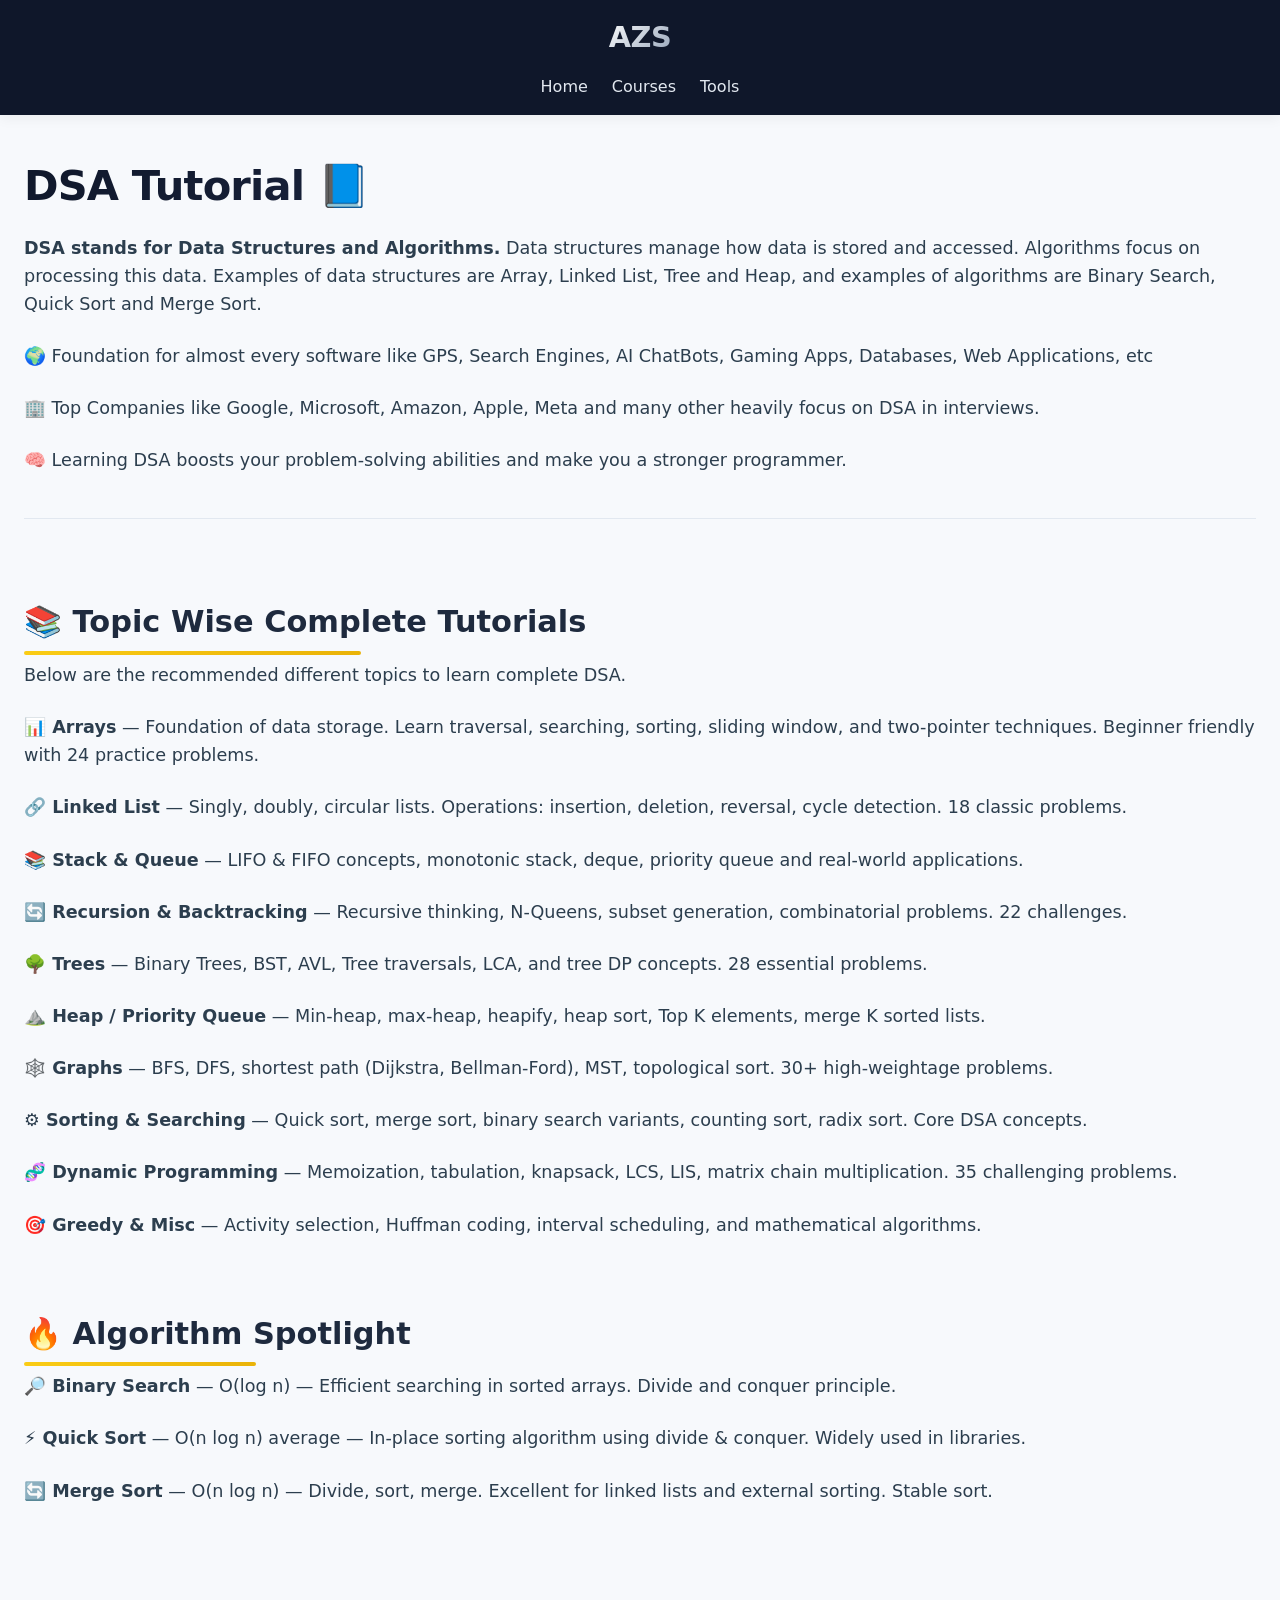
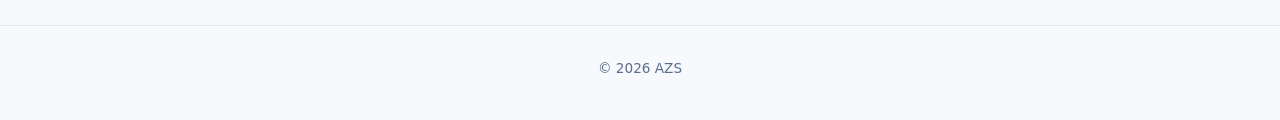
==== cs/cs.html @ 23eedb99 "Remove header hide/show styles and script Removed inline styles and JavaScript for header hide/show " ====
<!DOCTYPE html>
<html lang="en">
<head>
    <meta charset="UTF-8">
    <meta name="viewport" content="width=device-width, initial-scale=1.0, user-scalable=yes">
    <title>AZS - DSA Tutorial: Learn Data Structures & Algorithms</title>
    <!-- Link to external CSS file that will be used across all pages -->
    <link rel="stylesheet" href="/azs-styles.css">
</head>
<body>
    <header class="site-header">
        <div class="container header-inner">
            <div class="logo-area">
                <div class="logo">AZS</div>
            </div>
            <div class="nav-links">
                <a href="#">Home</a>
                <a href="#">Courses</a>
                <a href="#">Tools</a>
            </div>
        </div>
    </header>

    <main class="main-content">
        <div class="container">

            <div class="tutorial-header">
                <h1>DSA Tutorial <span style="color:#facc15;">📘</span></h1>
                
                
                <div class="description">
                    <strong>DSA stands for Data Structures and Algorithms.</strong> Data structures manage how data is stored and accessed. Algorithms focus on processing this data. 
                    Examples of data structures are Array, Linked List, Tree and Heap, and examples of algorithms are Binary Search, Quick Sort and Merge Sort.
                </div>
                
                
                <div class="description">
                    🌍 Foundation for almost every software like GPS, Search Engines, AI ChatBots, Gaming Apps, Databases, Web Applications, etc
                </div>
                <div class="description">
                    🏢 Top Companies like Google, Microsoft, Amazon, Apple, Meta and many other heavily focus on DSA in interviews.
                </div>
                <div class="description">
                    🧠 Learning DSA boosts your problem-solving abilities and make you a stronger programmer.
                </div>
            </div>

            <!-- Topic Wise Complete Tutorials Section -->
            <h2 class="section-title">📚 Topic Wise Complete Tutorials</h2>
            <div class="description" style="margin-bottom: 24px;">
                Below are the recommended different topics to learn complete DSA.
            </div>

            
            <div class="description">
                <strong>📊 Arrays</strong> — Foundation of data storage. Learn traversal, searching, sorting, sliding window, and two-pointer techniques. Beginner friendly with 24 practice problems.
            </div>
            <div class="description">
                <strong>🔗 Linked List</strong> — Singly, doubly, circular lists. Operations: insertion, deletion, reversal, cycle detection. 18 classic problems.
            </div>
            <div class="description">
                <strong>📚 Stack & Queue</strong> — LIFO & FIFO concepts, monotonic stack, deque, priority queue and real-world applications.
            </div>
            <div class="description">
                <strong>🔄 Recursion & Backtracking</strong> — Recursive thinking, N-Queens, subset generation, combinatorial problems. 22 challenges.
            </div>
            <div class="description">
                <strong>🌳 Trees</strong> — Binary Trees, BST, AVL, Tree traversals, LCA, and tree DP concepts. 28 essential problems.
            </div>
            <div class="description">
                <strong>⛰️ Heap / Priority Queue</strong> — Min-heap, max-heap, heapify, heap sort, Top K elements, merge K sorted lists.
            </div>
            <div class="description">
                <strong>🕸️ Graphs</strong> — BFS, DFS, shortest path (Dijkstra, Bellman-Ford), MST, topological sort. 30+ high-weightage problems.
            </div>
            <div class="description">
                <strong>⚙️ Sorting & Searching</strong> — Quick sort, merge sort, binary search variants, counting sort, radix sort. Core DSA concepts.
            </div>
            <div class="description">
                <strong>🧬 Dynamic Programming</strong> — Memoization, tabulation, knapsack, LCS, LIS, matrix chain multiplication. 35 challenging problems.
            </div>
            <div class="description">
                <strong>🎯 Greedy & Misc</strong> — Activity selection, Huffman coding, interval scheduling, and mathematical algorithms.
            </div>

            

            <!-- Algorithm Spotlight - all as description blocks -->
            <h2 class="section-title">🔥 Algorithm Spotlight</h2>
            
            <div class="description">
                <strong>🔎 Binary Search</strong> — O(log n) — Efficient searching in sorted arrays. Divide and conquer principle.
            </div>
            <div class="description">
                <strong>⚡ Quick Sort</strong> — O(n log n) average — In-place sorting algorithm using divide & conquer. Widely used in libraries.
            </div>
            <div class="description">
                <strong>🔄 Merge Sort</strong> — O(n log n) — Divide, sort, merge. Excellent for linked lists and external sorting. Stable sort.
            </div>

   
        </div>
    </main>

    <footer>
        <div class="container">
            <div class="description" style="font-size: 0.85rem; color: #5b6e8c; margin-bottom: 8px;">
                © 2026 AZS
            </div>
        </div>
    </footer>
</body>
</html>
---- azs-styles.css ----
/* ========================================
   AZS GLOBAL STYLESHEET
   Simple, clean, consistent across all pages
   No card components - pure text & structure
   ======================================== */

/* ---------- RESET & BASE ---------- */
* {
    margin: 0;
    padding: 0;
    box-sizing: border-box;
}

body {
    font-family: 'Inter', system-ui, -apple-system, 'Segoe UI', Roboto, Helvetica, Arial, sans-serif;
    background-color: #f7f9fc;
    color: #1e2a3e;
    line-height: 1.5;
}

/* ---------- CONTAINER ---------- */
.container {
    max-width: 1280px;
    margin: 0 auto;
    padding: 0 24px;
}

/* ---------- HEADER & NAVIGATION ---------- */
.site-header {
    background-color: #0f172a;
    color: white;
    padding: 16px 0;
    position: sticky;
    top: 0;
    z-index: 100;
    box-shadow: 0 4px 12px rgba(0,0,0,0.05);
}

.header-inner {
    display: flex;
    flex-direction: column;
    align-items: center;
    justify-content: center;
    text-align: center;
    gap: 16px;
}

.logo-area {
    display: flex;
    align-items: baseline;
    justify-content: center;
    gap: 8px;
    flex-wrap: wrap;
}

.logo {
    font-size: 1.8rem;
    font-weight: 700;
    letter-spacing: -0.5px;
    background: linear-gradient(135deg, #fff, #94a3b8);
    -webkit-background-clip: text;
    background-clip: text;
    color: transparent;
}

.logo span {
    color: #facc15;
    background: none;
    -webkit-background-clip: unset;
    background-clip: unset;
}

.tagline {
    font-size: 0.85rem;
    color: #cbd5e1;
    border-left: 1px solid #334155;
    padding-left: 12px;
}

.nav-links {
    display: flex;
    gap: 24px;
    align-items: center;
    justify-content: center;
    flex-wrap: wrap;
}

.nav-links a {
    color: #e2e8f0;
    text-decoration: none;
    font-weight: 500;
    transition: color 0.2s;
}

.nav-links a:hover {
    color: #facc15;
}

/* ---------- MAIN CONTENT ---------- */
.main-content {
    padding: 40px 0 64px;
}


/* ---------- TUTORIAL HEADER ---------- */
.tutorial-header {
    margin-bottom: 32px;
    border-bottom: 1px solid #e2e8f0;
    padding-bottom: 20px;
}

h1 {
    font-size: 2.6rem;
    font-weight: 800;
    letter-spacing: -0.02em;
    background: linear-gradient(145deg, #0f172a, #2d3a5e);
    -webkit-background-clip: text;
    background-clip: text;
    color: transparent;
    margin-bottom: 16px;
}

.last-updated {
    display: inline-block;
    background-color: #eef2ff;
    color: #1e40af;
    padding: 6px 14px;
    border-radius: 40px;
    font-size: 0.85rem;
    font-weight: 500;
    margin-bottom: 20px;
}

.description {
    font-size: 1.1rem;
    color: #2c3e4e;
    margin-bottom: 24px;
    line-height: 1.6;
}

/* Simple text list (replaces cards) */
.highlight-text-list p {
    padding: 10px 0;
    border-bottom: 1px solid #eef2ff;
    font-size: 1rem;
    color: #2c3e50;
}

.highlight-text-list p:last-child {
    border-bottom: none;
}

/* ---------- SECTION TITLES ---------- */
.section-title {
    font-size: 1.9rem;
    font-weight: 700;
    margin: 48px 0 16px 0;
    position: relative;
    display: inline-block;
}

.section-title:after {
    content: '';
    position: absolute;
    bottom: -10px;
    left: 0;
    width: 60%;
    height: 4px;
    background: linear-gradient(90deg, #facc15, #eab308);
    border-radius: 4px;
}

.section-subtitle {
    color: #475569;
    margin-bottom: 32px;
    font-size: 1rem;
}

/* ---------- PLAIN TOPICS LIST (NO CARDS) ---------- */
.topics-plain-list {
    margin: 32px 0 40px;
}

.topic-item {
    padding: 16px 0;
    border-bottom: 1px solid #e9eef3;
}

.topic-item h3 {
    font-size: 1.35rem;
    font-weight: 700;
    margin-bottom: 8px;
    color: #0f172a;
}

.topic-item p {
    color: #3a546d;
    font-size: 0.95rem;
    line-height: 1.5;
}

/* ---------- FOOTER ---------- */
footer {
    text-align: center;
    padding: 32px 0;
    margin-top: 32px;
    border-top: 1px solid #e2e8f0;
    color: #5b6e8c;
    font-size: 0.85rem;
}

/* ---------- RESPONSIVE ---------- */
@media (max-width: 700px) {
    .container {
        padding: 0 18px;
    }
    h1 {
        font-size: 2rem;
    }
    .section-title {
        font-size: 1.6rem;
    }
    .header-inner {
        flex-direction: column;
        align-items: center;
        gap: 16px;
    }
    .nav-links {
        gap: 16px;
        flex-wrap: wrap;
    }
}
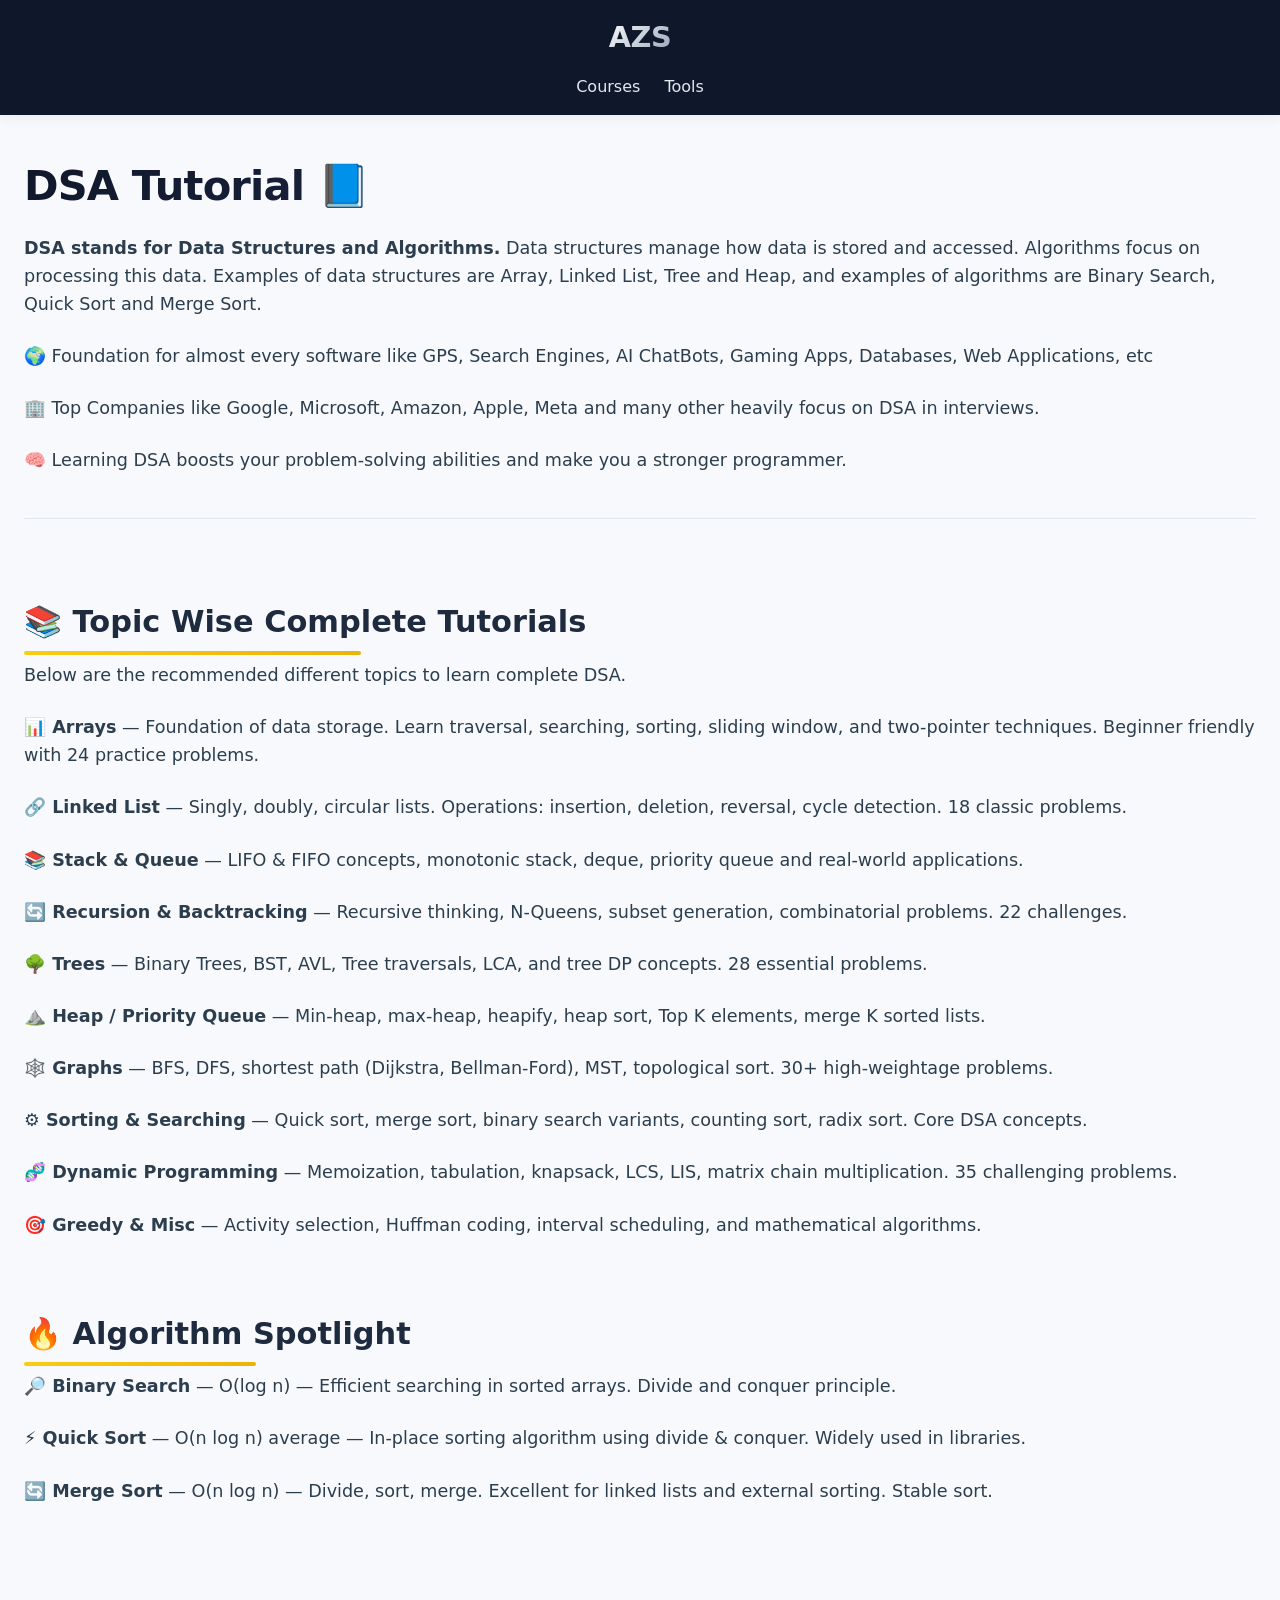
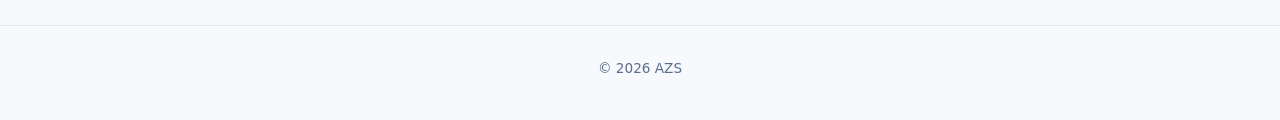
==== commit e412b430: "Remove Home link from navigation" ====
--- a/cs/cs.html
+++ b/cs/cs.html
@@ -14,7 +14,6 @@
                 <div class="logo">AZS</div>
             </div>
             <div class="nav-links">
-                <a href="#">Home</a>
                 <a href="#">Courses</a>
                 <a href="#">Tools</a>
             </div>
--- a/azs-styles.css
+++ b/azs-styles.css
@@ -30,7 +30,7 @@
     background-color: #0f172a;
     color: white;
     padding: 16px 0;
-    position: sticky;
+    position: relative;
     top: 0;
     z-index: 100;
     box-shadow: 0 4px 12px rgba(0,0,0,0.05);
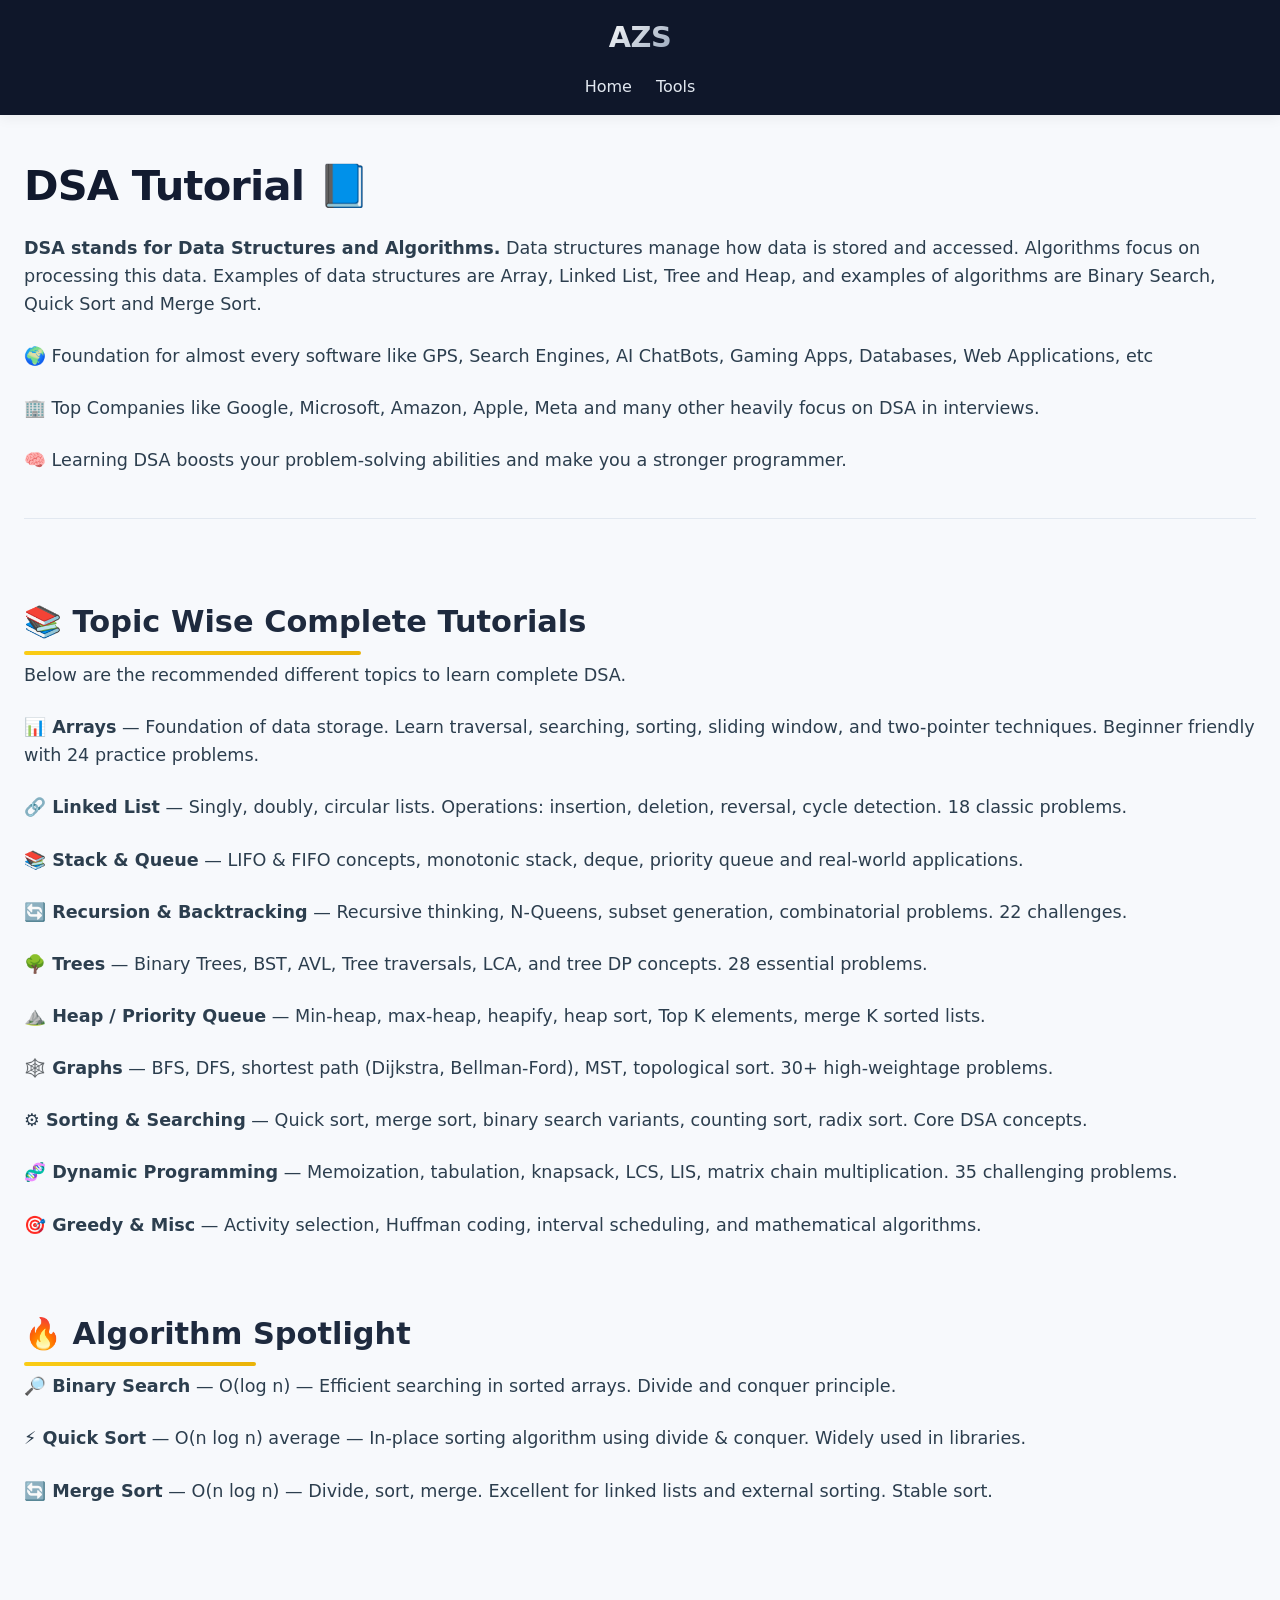
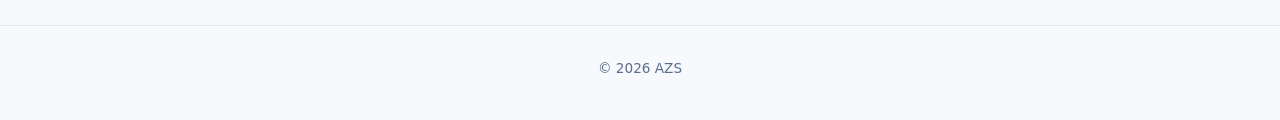
==== commit d69817ee: "Change 'Courses' link to 'Home' in cs.html" ====
--- a/cs/cs.html
+++ b/cs/cs.html
@@ -14,7 +14,7 @@
                 <div class="logo">AZS</div>
             </div>
             <div class="nav-links">
-                <a href="#">Courses</a>
+                <a href="#">Home</a>
                 <a href="#">Tools</a>
             </div>
         </div>
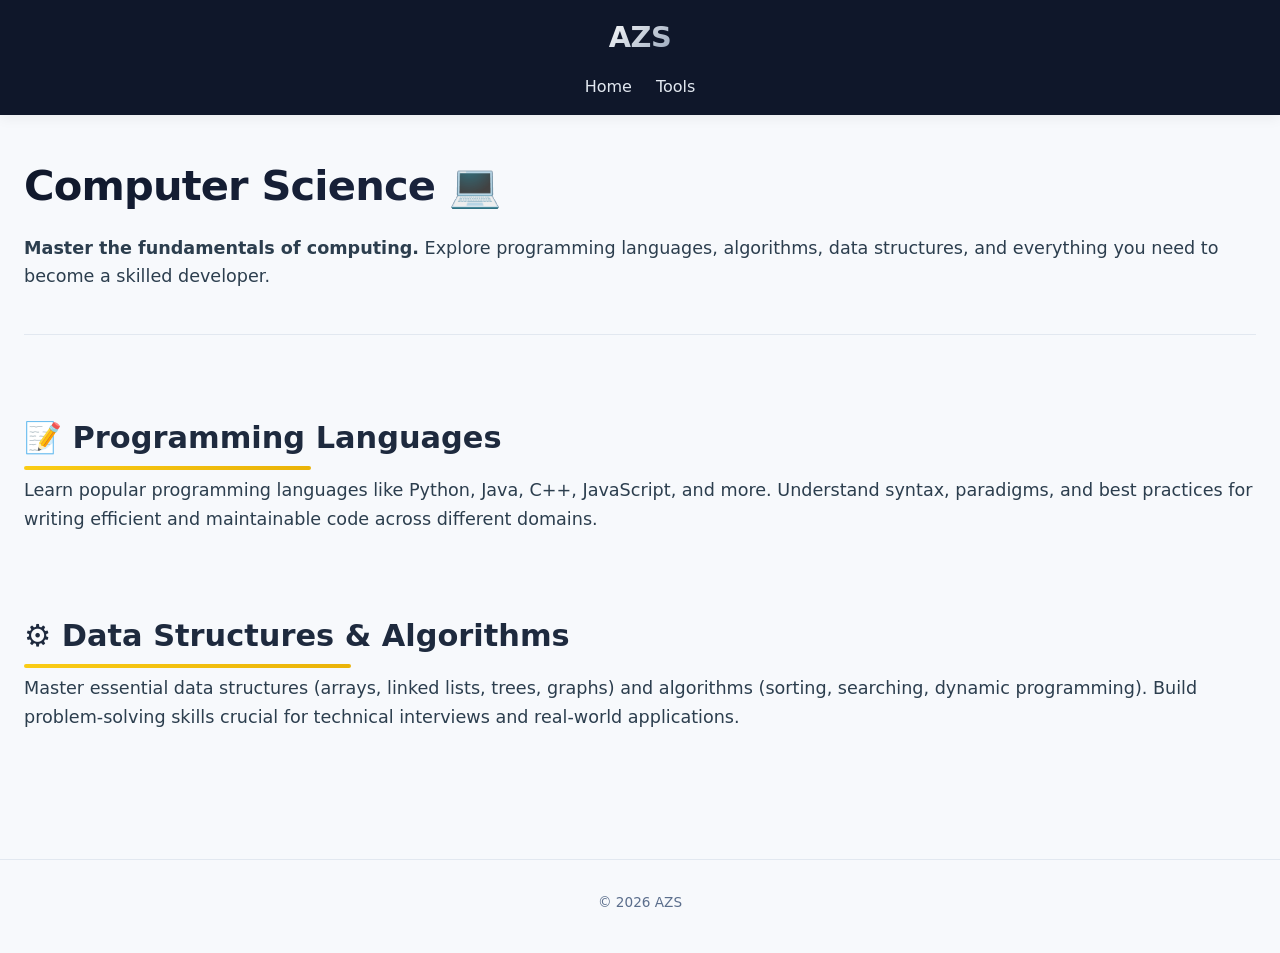
==== commit 1b10b6fd: "Create cs.html for Computer Science section This HTML file serves as a foundational page for the Com" ====
--- a/cs/cs.html
+++ b/cs/cs.html
@@ -3,7 +3,7 @@
 <head>
     <meta charset="UTF-8">
     <meta name="viewport" content="width=device-width, initial-scale=1.0, user-scalable=yes">
-    <title>AZS - DSA Tutorial: Learn Data Structures & Algorithms</title>
+    <title>AZS - Computer Science: Programming Languages & DSA</title>
     <!-- Link to external CSS file that will be used across all pages -->
     <link rel="stylesheet" href="/azs-styles.css">
 </head>
@@ -14,8 +14,8 @@
                 <div class="logo">AZS</div>
             </div>
             <div class="nav-links">
-                <a href="#">Home</a>
-                <a href="#">Tools</a>
+                <a href="/index.html">Home</a>
+                <a href="/tools.html">Tools</a>
             </div>
         </div>
     </header>
@@ -24,80 +24,29 @@
         <div class="container">
 
             <div class="tutorial-header">
-                <h1>DSA Tutorial <span style="color:#facc15;">📘</span></h1>
-                
+                <h1>Computer Science <span style="color:#facc15;">💻</span></h1>
                 
                 <div class="description">
-                    <strong>DSA stands for Data Structures and Algorithms.</strong> Data structures manage how data is stored and accessed. Algorithms focus on processing this data. 
-                    Examples of data structures are Array, Linked List, Tree and Heap, and examples of algorithms are Binary Search, Quick Sort and Merge Sort.
-                </div>
-                
-                
-                <div class="description">
-                    🌍 Foundation for almost every software like GPS, Search Engines, AI ChatBots, Gaming Apps, Databases, Web Applications, etc
-                </div>
-                <div class="description">
-                    🏢 Top Companies like Google, Microsoft, Amazon, Apple, Meta and many other heavily focus on DSA in interviews.
-                </div>
-                <div class="description">
-                    🧠 Learning DSA boosts your problem-solving abilities and make you a stronger programmer.
+                    <strong>Master the fundamentals of computing.</strong> Explore programming languages, algorithms, data structures, and everything you need to become a skilled developer.
                 </div>
             </div>
 
-            <!-- Topic Wise Complete Tutorials Section -->
-            <h2 class="section-title">📚 Topic Wise Complete Tutorials</h2>
-            <div class="description" style="margin-bottom: 24px;">
-                Below are the recommended different topics to learn complete DSA.
+            <!-- Programming Languages Section -->
+            <h2 class="section-title">
+                <a href="#" style="text-decoration: none; color: inherit;">📝 Programming Languages</a>
+            </h2>
+            <div class="description" style="margin-bottom: 32px;">
+                Learn popular programming languages like Python, Java, C++, JavaScript, and more. Understand syntax, paradigms, and best practices for writing efficient and maintainable code across different domains.
             </div>
 
-            
-            <div class="description">
-                <strong>📊 Arrays</strong> — Foundation of data storage. Learn traversal, searching, sorting, sliding window, and two-pointer techniques. Beginner friendly with 24 practice problems.
-            </div>
-            <div class="description">
-                <strong>🔗 Linked List</strong> — Singly, doubly, circular lists. Operations: insertion, deletion, reversal, cycle detection. 18 classic problems.
-            </div>
-            <div class="description">
-                <strong>📚 Stack & Queue</strong> — LIFO & FIFO concepts, monotonic stack, deque, priority queue and real-world applications.
-            </div>
-            <div class="description">
-                <strong>🔄 Recursion & Backtracking</strong> — Recursive thinking, N-Queens, subset generation, combinatorial problems. 22 challenges.
-            </div>
-            <div class="description">
-                <strong>🌳 Trees</strong> — Binary Trees, BST, AVL, Tree traversals, LCA, and tree DP concepts. 28 essential problems.
-            </div>
-            <div class="description">
-                <strong>⛰️ Heap / Priority Queue</strong> — Min-heap, max-heap, heapify, heap sort, Top K elements, merge K sorted lists.
-            </div>
-            <div class="description">
-                <strong>🕸️ Graphs</strong> — BFS, DFS, shortest path (Dijkstra, Bellman-Ford), MST, topological sort. 30+ high-weightage problems.
-            </div>
-            <div class="description">
-                <strong>⚙️ Sorting & Searching</strong> — Quick sort, merge sort, binary search variants, counting sort, radix sort. Core DSA concepts.
-            </div>
-            <div class="description">
-                <strong>🧬 Dynamic Programming</strong> — Memoization, tabulation, knapsack, LCS, LIS, matrix chain multiplication. 35 challenging problems.
-            </div>
-            <div class="description">
-                <strong>🎯 Greedy & Misc</strong> — Activity selection, Huffman coding, interval scheduling, and mathematical algorithms.
+            <!-- Data Structures & Algorithms Section -->
+            <h2 class="section-title">
+                <a href="/cs/dsa.html" style="text-decoration: none; color: inherit;">⚙️ Data Structures & Algorithms</a>
+            </h2>
+            <div class="description" style="margin-bottom: 32px;">
+                Master essential data structures (arrays, linked lists, trees, graphs) and algorithms (sorting, searching, dynamic programming). Build problem-solving skills crucial for technical interviews and real-world applications.
             </div>
 
-            
-
-            <!-- Algorithm Spotlight - all as description blocks -->
-            <h2 class="section-title">🔥 Algorithm Spotlight</h2>
-            
-            <div class="description">
-                <strong>🔎 Binary Search</strong> — O(log n) — Efficient searching in sorted arrays. Divide and conquer principle.
-            </div>
-            <div class="description">
-                <strong>⚡ Quick Sort</strong> — O(n log n) average — In-place sorting algorithm using divide & conquer. Widely used in libraries.
-            </div>
-            <div class="description">
-                <strong>🔄 Merge Sort</strong> — O(n log n) — Divide, sort, merge. Excellent for linked lists and external sorting. Stable sort.
-            </div>
-
-   
         </div>
     </main>
 
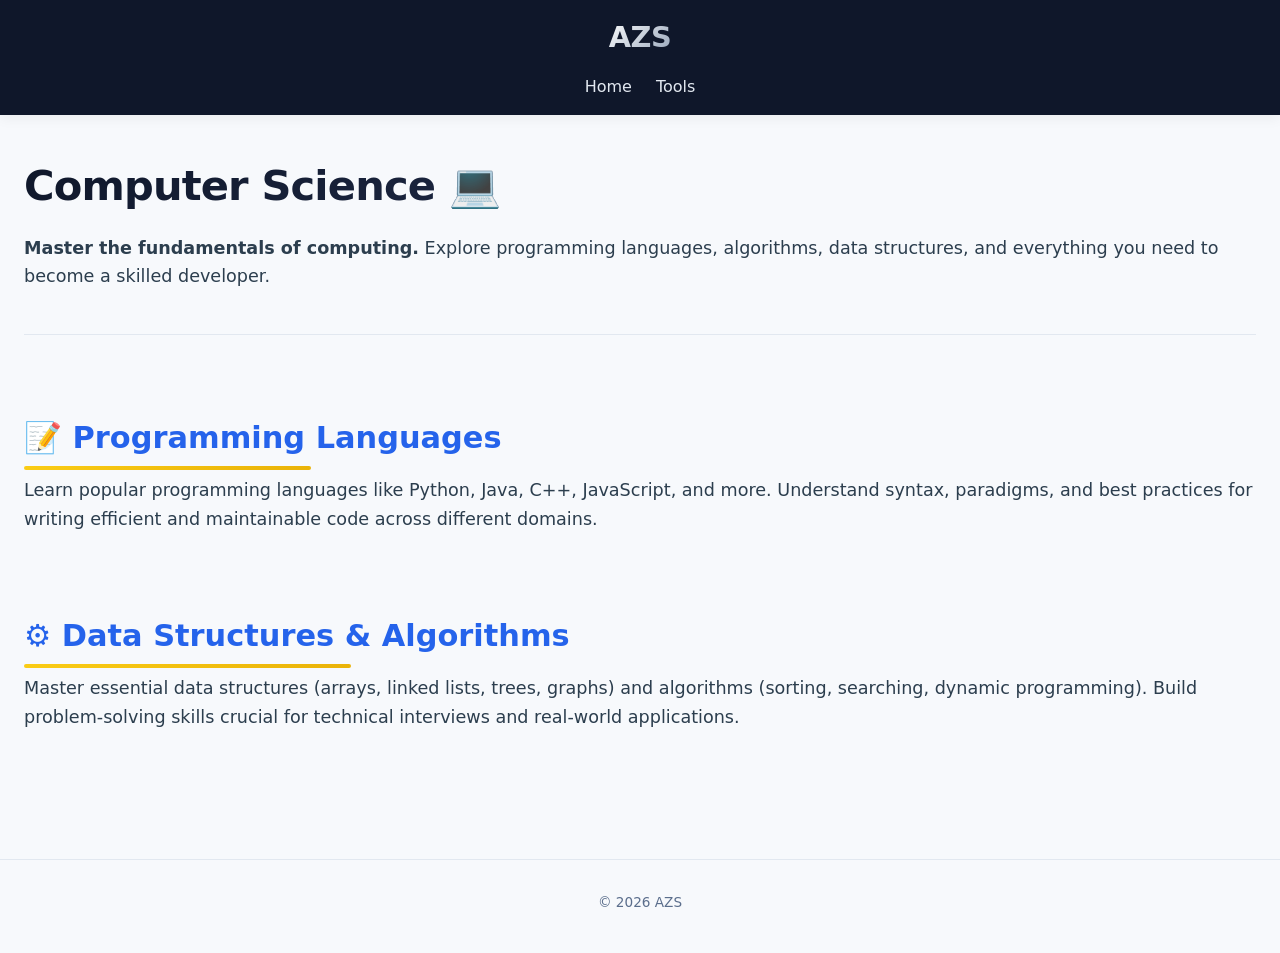
==== commit 8d0ae2bf: "Remove inline styles from section links" ====
--- a/cs/cs.html
+++ b/cs/cs.html
@@ -33,7 +33,7 @@
 
             <!-- Programming Languages Section -->
             <h2 class="section-title">
-                <a href="#" style="text-decoration: none; color: inherit;">📝 Programming Languages</a>
+                <a href="#">📝 Programming Languages</a>
             </h2>
             <div class="description" style="margin-bottom: 32px;">
                 Learn popular programming languages like Python, Java, C++, JavaScript, and more. Understand syntax, paradigms, and best practices for writing efficient and maintainable code across different domains.
@@ -41,7 +41,7 @@
 
             <!-- Data Structures & Algorithms Section -->
             <h2 class="section-title">
-                <a href="/cs/dsa.html" style="text-decoration: none; color: inherit;">⚙️ Data Structures & Algorithms</a>
+                <a href="/cs/dsa.html">⚙️ Data Structures & Algorithms</a>
             </h2>
             <div class="description" style="margin-bottom: 32px;">
                 Master essential data structures (arrays, linked lists, trees, graphs) and algorithms (sorting, searching, dynamic programming). Build problem-solving skills crucial for technical interviews and real-world applications.
--- a/azs-styles.css
+++ b/azs-styles.css
@@ -199,6 +199,17 @@
     line-height: 1.5;
 }
 
+/* ------- HYPERLINKS ------------*/
+a {
+    color: #2563eb;
+    text-decoration: none;
+}
+
+a:hover {
+    color: #facc15;
+    text-decoration: underline;
+}
+
 /* ---------- FOOTER ---------- */
 footer {
     text-align: center;
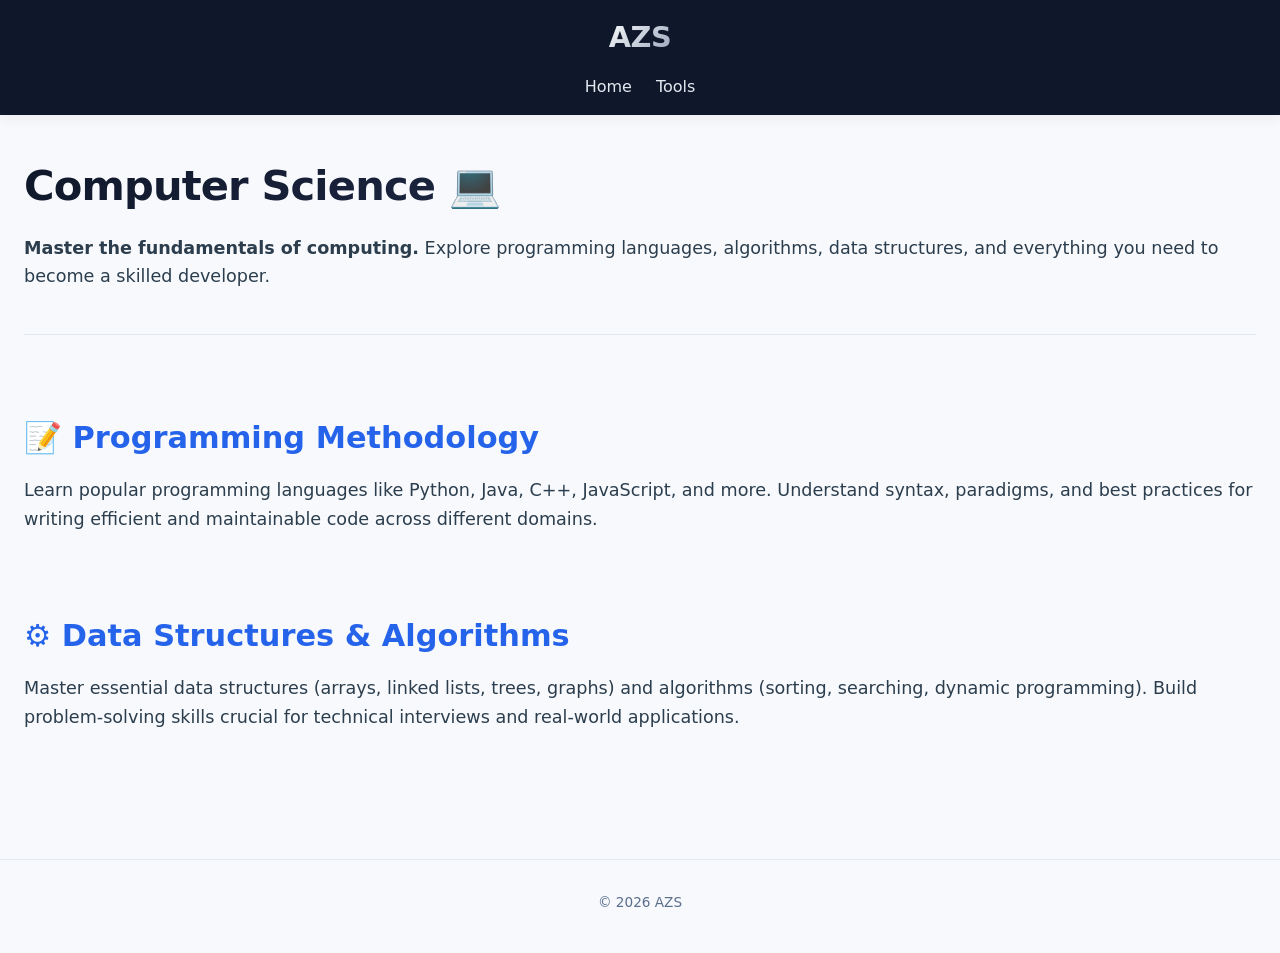
==== commit 8936b1d5: "Change link for Programming Languages section Updated link to Programming Methodology in the section" ====
--- a/cs/cs.html
+++ b/cs/cs.html
@@ -33,7 +33,7 @@
 
             <!-- Programming Languages Section -->
             <h2 class="section-title">
-                <a href="#">📝 Programming Languages</a>
+                <a href="/cs/prog-meth.html">📝 Programming Methodology</a>
             </h2>
             <div class="description" style="margin-bottom: 32px;">
                 Learn popular programming languages like Python, Java, C++, JavaScript, and more. Understand syntax, paradigms, and best practices for writing efficient and maintainable code across different domains.
--- a/azs-styles.css
+++ b/azs-styles.css
@@ -159,17 +159,6 @@
     display: inline-block;
 }
 
-.section-title:after {
-    content: '';
-    position: absolute;
-    bottom: -10px;
-    left: 0;
-    width: 60%;
-    height: 4px;
-    background: linear-gradient(90deg, #facc15, #eab308);
-    border-radius: 4px;
-}
-
 .section-subtitle {
     color: #475569;
     margin-bottom: 32px;
